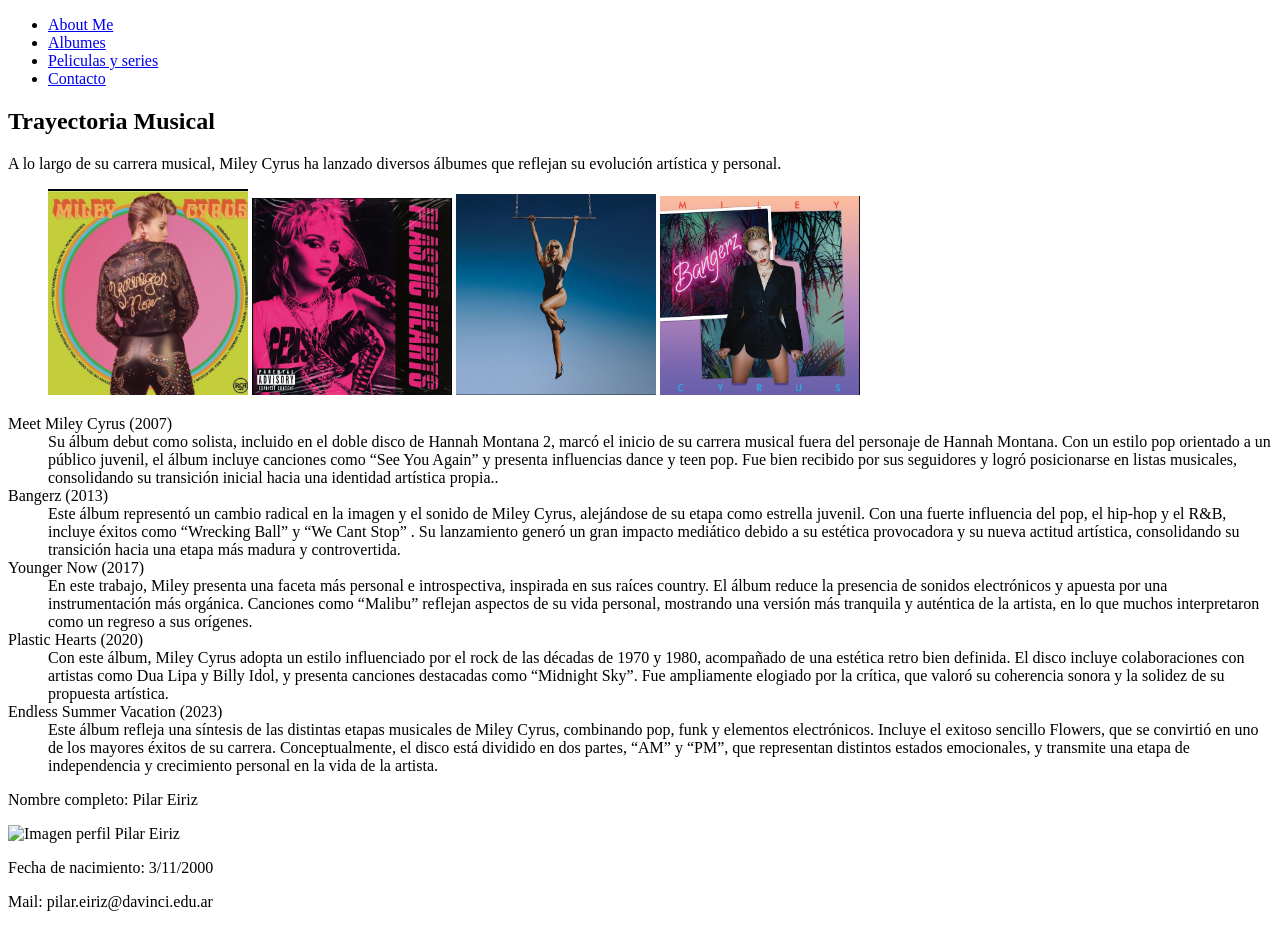
==== albumes.html @ 60ee0520 "Primer commit TP" ====
<!DOCTYPE html>
<html lang="en">
<head>
    <meta charset="UTF-8">
    <meta name="viewport" content="width=device-width, initial-scale=1.0">
    <title>Document</title>
</head>
<body>
      <header>
<nav>
    <ul>
        <li>
            <a href="./index.html">About Me</a>
        </li>
        <li>
            <a href="./albumes.html">Albumes</a>
        </li>
        <li>
            <a href="./proyectos.html">Peliculas y series</a>
        </li>
        <li>
            <a href="./contact.html">Contacto</a>
        </li>
    </ul>
</nav>
    </header>
<section>
    <h2>Trayectoria Musical</h2>
     <p>A lo largo de su carrera musical, Miley Cyrus ha lanzado diversos álbumes que reflejan su evolución artística y personal.</p>
     <figure>
         <img width="200"  title="Imagen Album Younger Now"   src="./Imagenes/albumes.1.png" alt="Imagen de album de Miley Cyrus Younger Now">
          <img width="200" title="Imagen Album Plastic Hearts"    src="./Imagenes/albumes.2.png" alt="Imagen de album de Miley Cyrus Plastic Hearts">
           <img width="200" title="Imagen album Endless Summer Vacation"   src="./Imagenes/albumes.3.png" alt="Imagen de album de Miley Cyrus Endless Summer Vacation">
            <img width="200" title="Imagen album Bangerz"    src="./Imagenes/albumes.4.png" alt="Imagen de album de Miley Cyrus Younger Now">
     </figure>
       </section>
       <section>
          
           <dl>
               <dt>Meet Miley Cyrus (2007)</dt>
               <dd>Su álbum debut como solista, incluido en el doble disco de Hannah Montana 2, marcó el inicio de su carrera musical fuera del personaje de Hannah Montana. Con un estilo pop orientado a un público juvenil, el álbum incluye canciones como <span lang="en">“See You Again”</span> y presenta influencias dance y teen pop. Fue bien recibido por sus seguidores y logró posicionarse en listas musicales, consolidando su transición inicial hacia una identidad artística propia..</dd>
           
                <dt>Bangerz (2013)</dt>
               <dd>Este álbum representó un cambio radical en la imagen y el sonido de Miley Cyrus, alejándose de su etapa como estrella juvenil. Con una fuerte influencia del pop, el hip-hop y el R&B, incluye éxitos como <span lang="en">“Wrecking Ball”</span> y <span lang="en">“We Cant Stop”</span> . Su lanzamiento generó un gran impacto mediático debido a su estética provocadora y su nueva actitud artística, consolidando su transición hacia una etapa más madura y controvertida.</dd>
           
                <dt>Younger Now (2017)</dt>
               <dd>En este trabajo, Miley presenta una faceta más personal e introspectiva, inspirada en sus raíces country. El álbum reduce la presencia de sonidos electrónicos y apuesta por una instrumentación más orgánica. Canciones como “Malibu” reflejan aspectos de su vida personal, mostrando una versión más tranquila y auténtica de la artista, en lo que muchos interpretaron como un regreso a sus orígenes.</dd>
           
                <dt>Plastic Hearts (2020)</dt>
               <dd>Con este álbum, Miley Cyrus adopta un estilo influenciado por el rock de las décadas de 1970 y 1980, acompañado de una estética retro bien definida. El disco incluye colaboraciones con artistas como Dua Lipa y Billy Idol, y presenta canciones destacadas como <span lang="en">“Midnight Sky”</span>. Fue ampliamente elogiado por la crítica, que valoró su coherencia sonora y la solidez de su propuesta artística.</dd>
           
               <dt>Endless Summer Vacation (2023)</dt>
               <dd>Este álbum refleja una síntesis de las distintas etapas musicales de Miley Cyrus, combinando pop, funk y elementos electrónicos. Incluye el exitoso sencillo Flowers, que se convirtió en uno de los mayores éxitos de su carrera. Conceptualmente, el disco está dividido en dos partes, “AM” y “PM”, que representan distintos estados emocionales, y transmite una etapa de independencia y crecimiento personal en la vida de la artista.</dd>
           
           </dl>
       </section>
   <footer>
<p>Nombre completo: Pilar Eiriz</p>
<img src="" alt="Imagen perfil Pilar Eiriz">
<p>Fecha de nacimiento: 3/11/2000</p>
<p>Mail: pilar.eiriz@davinci.edu.ar</p>

    </footer>

    
</body>
</html>
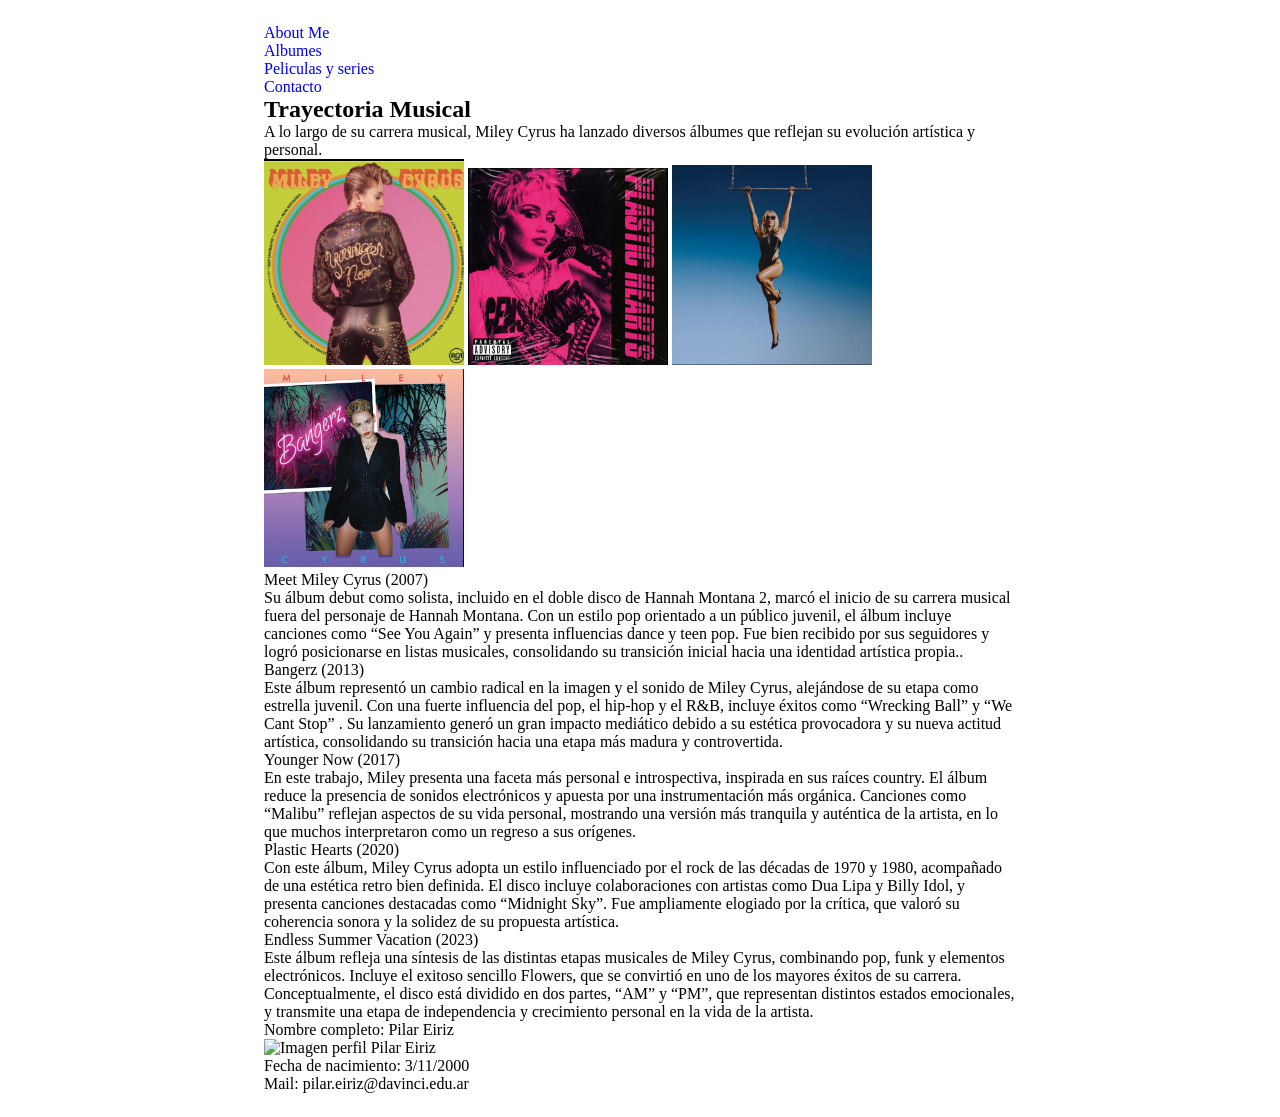
==== commit 510a5c77: "Agrego Css" ====
--- a/albumes.html
+++ b/albumes.html
@@ -3,23 +3,24 @@
 <head>
     <meta charset="UTF-8">
     <meta name="viewport" content="width=device-width, initial-scale=1.0">
+    <link rel="stylesheet" href="style.css">
     <title>Document</title>
 </head>
 <body>
       <header>
-<nav>
-    <ul>
-        <li>
-            <a href="./index.html">About Me</a>
+<nav class="nav">
+    <ul class="nav_ul">
+        <li class="nav_lista">
+            <a class="nav_link" href="./index.html">About Me</a>
         </li>
         <li>
-            <a href="./albumes.html">Albumes</a>
+            <a class="nav_link" href="./albumes.html">Albumes</a>
         </li>
         <li>
-            <a href="./proyectos.html">Peliculas y series</a>
+            <a class="nav_link" href="./proyectos.html">Peliculas y series</a>
         </li>
         <li>
-            <a href="./contact.html">Contacto</a>
+            <a class="nav_link" href="./contact.html">Contacto</a>
         </li>
     </ul>
 </nav>
--- a/style.css
+++ b/style.css
@@ -0,0 +1,13 @@
+* {
+margin: 0;
+padding: 0;
+box-sizing: border-box;
+ list-style: none;
+ text-decoration: none;
+}
+
+body {
+    max-width: 800px;
+    margin: 0 auto;
+    padding: 24px;
+}
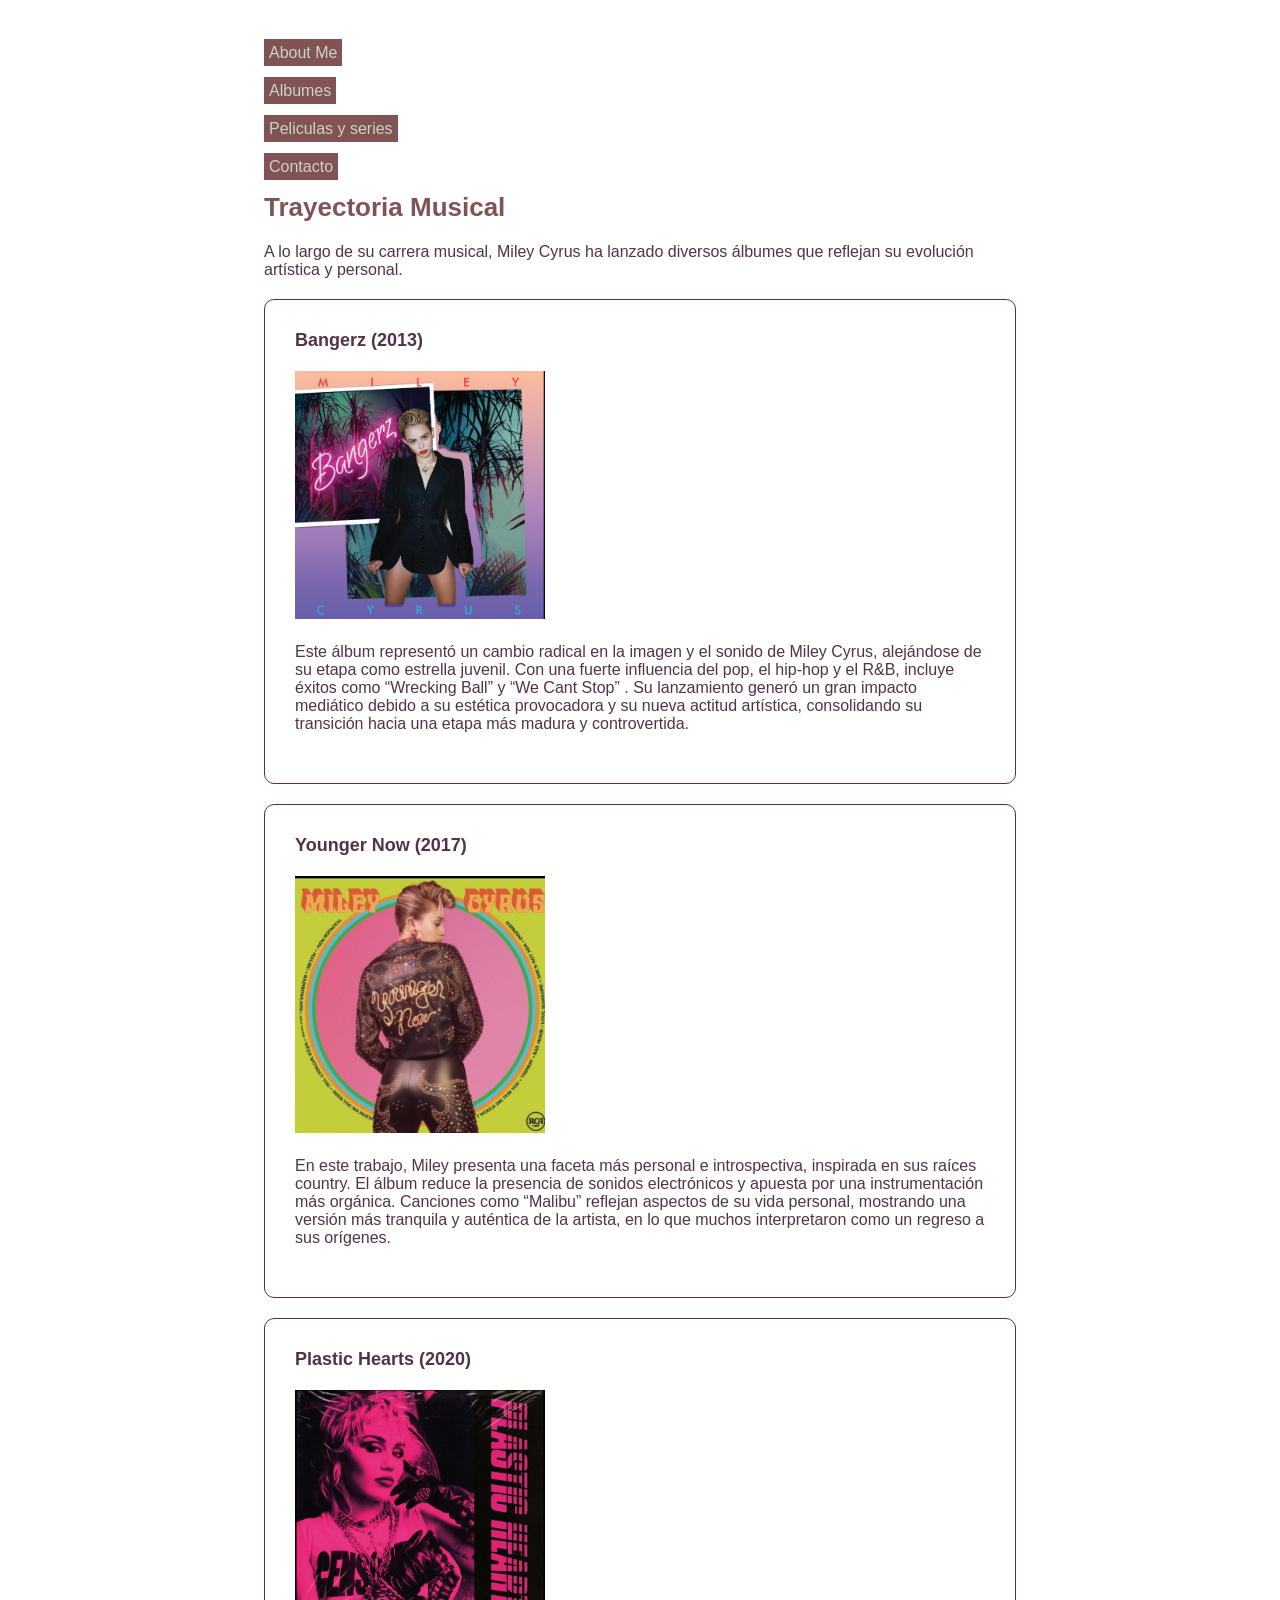
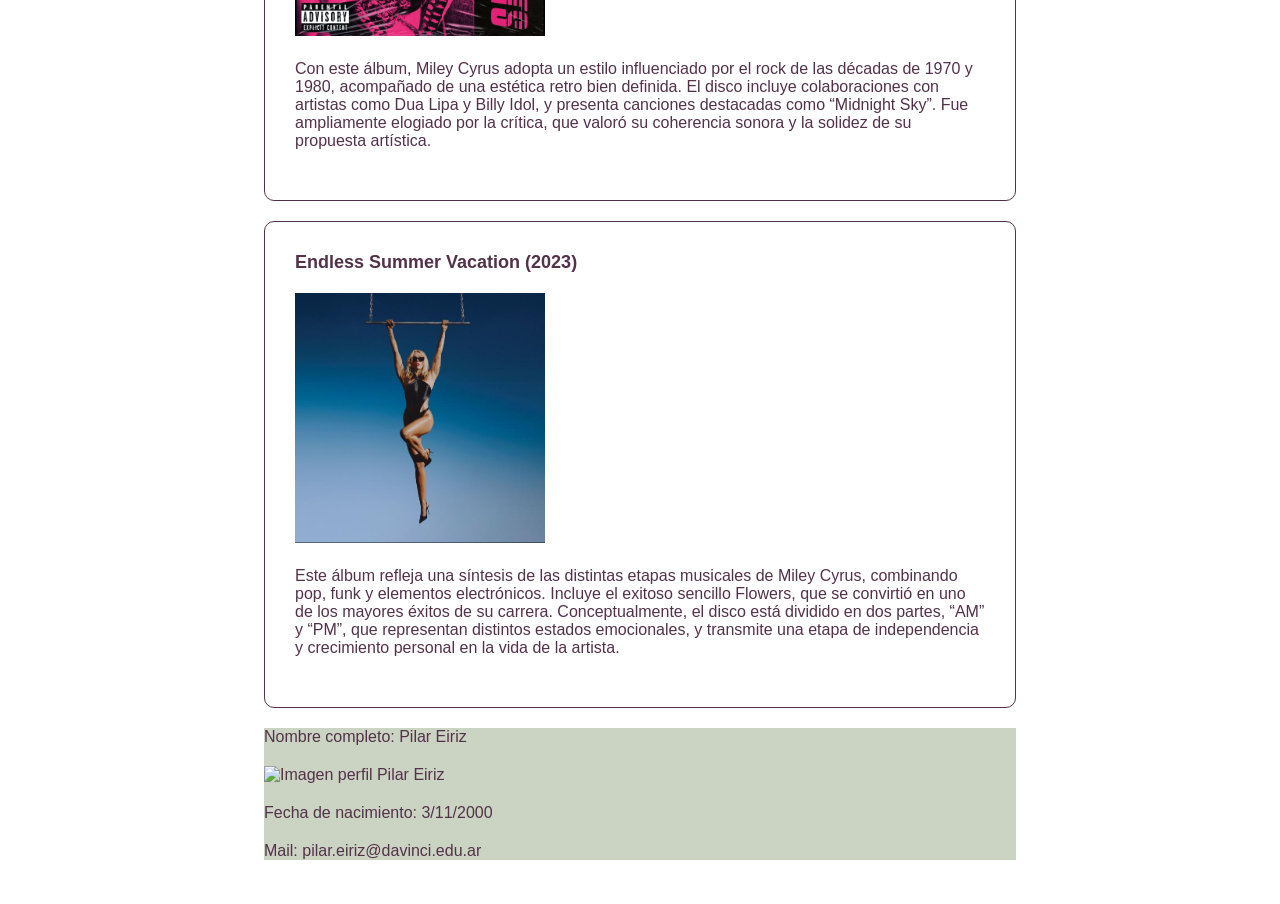
==== commit c759477e: "Agrego CSS" ====
--- a/albumes.html
+++ b/albumes.html
@@ -13,13 +13,13 @@
         <li class="nav_lista">
             <a class="nav_link" href="./index.html">About Me</a>
         </li>
-        <li>
+        <li class="nav_lista">
             <a class="nav_link" href="./albumes.html">Albumes</a>
         </li>
-        <li>
+        <li class="nav_lista">
             <a class="nav_link" href="./proyectos.html">Peliculas y series</a>
         </li>
-        <li>
+        <li class="nav_lista">
             <a class="nav_link" href="./contact.html">Contacto</a>
         </li>
     </ul>
@@ -28,31 +28,37 @@
 <section>
     <h2>Trayectoria Musical</h2>
      <p>A lo largo de su carrera musical, Miley Cyrus ha lanzado diversos álbumes que reflejan su evolución artística y personal.</p>
-     <figure>
-         <img width="200"  title="Imagen Album Younger Now"   src="./Imagenes/albumes.1.png" alt="Imagen de album de Miley Cyrus Younger Now">
-          <img width="200" title="Imagen Album Plastic Hearts"    src="./Imagenes/albumes.2.png" alt="Imagen de album de Miley Cyrus Plastic Hearts">
-           <img width="200" title="Imagen album Endless Summer Vacation"   src="./Imagenes/albumes.3.png" alt="Imagen de album de Miley Cyrus Endless Summer Vacation">
-            <img width="200" title="Imagen album Bangerz"    src="./Imagenes/albumes.4.png" alt="Imagen de album de Miley Cyrus Younger Now">
-     </figure>
-       </section>
        <section>
-          
+        
            <dl>
-               <dt>Meet Miley Cyrus (2007)</dt>
-               <dd>Su álbum debut como solista, incluido en el doble disco de Hannah Montana 2, marcó el inicio de su carrera musical fuera del personaje de Hannah Montana. Con un estilo pop orientado a un público juvenil, el álbum incluye canciones como <span lang="en">“See You Again”</span> y presenta influencias dance y teen pop. Fue bien recibido por sus seguidores y logró posicionarse en listas musicales, consolidando su transición inicial hacia una identidad artística propia..</dd>
-           
                 <dt>Bangerz (2013)</dt>
-               <dd>Este álbum representó un cambio radical en la imagen y el sonido de Miley Cyrus, alejándose de su etapa como estrella juvenil. Con una fuerte influencia del pop, el hip-hop y el R&B, incluye éxitos como <span lang="en">“Wrecking Ball”</span> y <span lang="en">“We Cant Stop”</span> . Su lanzamiento generó un gran impacto mediático debido a su estética provocadora y su nueva actitud artística, consolidando su transición hacia una etapa más madura y controvertida.</dd>
+               <dd><img  class="imagen_album" title="Imagen album Bangerz"    src="./Imagenes/albumes.4.png" alt="Imagen de album de Miley Cyrus Bangerz"> 
+                <p> Este álbum representó un cambio radical en la imagen y el sonido de Miley Cyrus, alejándose de su etapa como estrella juvenil. Con una fuerte influencia del pop, el hip-hop y el R&B, incluye éxitos como <span lang="en">“Wrecking Ball”</span> y <span lang="en">“We Cant Stop”</span> . Su lanzamiento generó un gran impacto mediático debido a su estética provocadora y su nueva actitud artística, consolidando su transición hacia una etapa más madura y controvertida.</p> 
+            </dd>
+            </dl>
+
+            <dl>
            
                 <dt>Younger Now (2017)</dt>
-               <dd>En este trabajo, Miley presenta una faceta más personal e introspectiva, inspirada en sus raíces country. El álbum reduce la presencia de sonidos electrónicos y apuesta por una instrumentación más orgánica. Canciones como “Malibu” reflejan aspectos de su vida personal, mostrando una versión más tranquila y auténtica de la artista, en lo que muchos interpretaron como un regreso a sus orígenes.</dd>
+               <dd><img class="imagen_album" title="Imagen Album Younger Now"   src="./Imagenes/albumes.1.png" alt="Imagen de album de Miley Cyrus Younger Now">
+                <p>  En este trabajo, Miley presenta una faceta más personal e introspectiva, inspirada en sus raíces country. El álbum reduce la presencia de sonidos electrónicos y apuesta por una instrumentación más orgánica. Canciones como “Malibu” reflejan aspectos de su vida personal, mostrando una versión más tranquila y auténtica de la artista, en lo que muchos interpretaron como un regreso a sus orígenes.</p> 
+
+               </dd>
+               </dl>
+
+            <dl>
            
                 <dt>Plastic Hearts (2020)</dt>
-               <dd>Con este álbum, Miley Cyrus adopta un estilo influenciado por el rock de las décadas de 1970 y 1980, acompañado de una estética retro bien definida. El disco incluye colaboraciones con artistas como Dua Lipa y Billy Idol, y presenta canciones destacadas como <span lang="en">“Midnight Sky”</span>. Fue ampliamente elogiado por la crítica, que valoró su coherencia sonora y la solidez de su propuesta artística.</dd>
-           
+               <dd><img  class="imagen_album" title="Imagen Album Plastic Hearts"    src="./Imagenes/albumes.2.png" alt="Imagen de album de Miley Cyrus Plastic Hearts">
+                <p>  Con este álbum, Miley Cyrus adopta un estilo influenciado por el rock de las décadas de 1970 y 1980, acompañado de una estética retro bien definida. El disco incluye colaboraciones con artistas como Dua Lipa y Billy Idol, y presenta canciones destacadas como <span lang="en">“Midnight Sky”</span>. Fue ampliamente elogiado por la crítica, que valoró su coherencia sonora y la solidez de su propuesta artística.</p> 
+                </dd>
+            </dl>
+
+            <dl>
                <dt>Endless Summer Vacation (2023)</dt>
-               <dd>Este álbum refleja una síntesis de las distintas etapas musicales de Miley Cyrus, combinando pop, funk y elementos electrónicos. Incluye el exitoso sencillo Flowers, que se convirtió en uno de los mayores éxitos de su carrera. Conceptualmente, el disco está dividido en dos partes, “AM” y “PM”, que representan distintos estados emocionales, y transmite una etapa de independencia y crecimiento personal en la vida de la artista.</dd>
-           
+               <dd> <img  class="imagen_album" title="Imagen album Endless Summer Vacation"   src="./Imagenes/albumes.3.png" alt="Imagen de album de Miley Cyrus Endless Summer Vacation"> 
+                <p>Este álbum refleja una síntesis de las distintas etapas musicales de Miley Cyrus, combinando pop, funk y elementos electrónicos. Incluye el exitoso sencillo Flowers, que se convirtió en uno de los mayores éxitos de su carrera. Conceptualmente, el disco está dividido en dos partes, “AM” y “PM”, que representan distintos estados emocionales, y transmite una etapa de independencia y crecimiento personal en la vida de la artista. </p></dd>
+               
            </dl>
        </section>
    <footer>
--- a/style.css
+++ b/style.css
@@ -4,6 +4,9 @@
 box-sizing: border-box;
  list-style: none;
  text-decoration: none;
+ color: #523249;
+ font-family:Verdana, Geneva, Tahoma, sans-serif;
+ font-size: 16px;
 }
 
 body {
@@ -11,3 +14,143 @@
     margin: 0 auto;
     padding: 24px;
 }
+
+.nav_link {
+    background-color: #815355 ;
+    color: #cbd4c2;
+    font-size: 16px;
+    padding: 5px;
+}
+
+.nav_lista {
+    margin-top: 20px;
+}
+
+
+.nav_link:hover {
+background-color:#c3b299;
+}
+
+
+.nav_link:visited {
+   background-color: #523249 ;
+}
+
+h1,h2 {
+    color: #815355;
+    margin: 16px 0px;
+}
+
+h1 {
+    font-size: 36px;
+font-family: Cambria, Cochin, Georgia, Times, 'Times New Roman', serif;
+font-weight: bold;
+}
+
+h2 {
+    font-size: 26px;
+}
+
+p, dl {
+    margin: 20px 0px;
+}
+
+#seccionPrincipal {
+background-image: url(./Imagenes/portada.png);
+background-size:cover;
+height: 400px;
+background-attachment:fixed;
+}
+
+.seccion_trayectoria {
+border: #00000 solid 2px;
+
+}
+
+.imagen_album {
+    width: 250px;
+    text-align: center;
+}
+
+dl {
+border: #523249 solid 1px;
+padding: 30px 30px;
+border-radius: 10px;
+width: auto;
+
+}
+
+dt {
+    color: #523249;
+    font-size: 18px;
+    font-weight: bold;
+    margin-bottom: 20px;
+}
+
+
+
+
+
+
+
+
+
+
+
+
+
+
+
+
+
+
+
+
+
+
+
+
+
+
+
+
+
+
+
+
+
+
+
+
+
+
+
+
+
+
+
+
+
+
+
+
+
+
+
+
+
+
+
+
+
+
+
+
+
+
+
+
+
+footer {
+    background-color: #cbd4c2;
+}
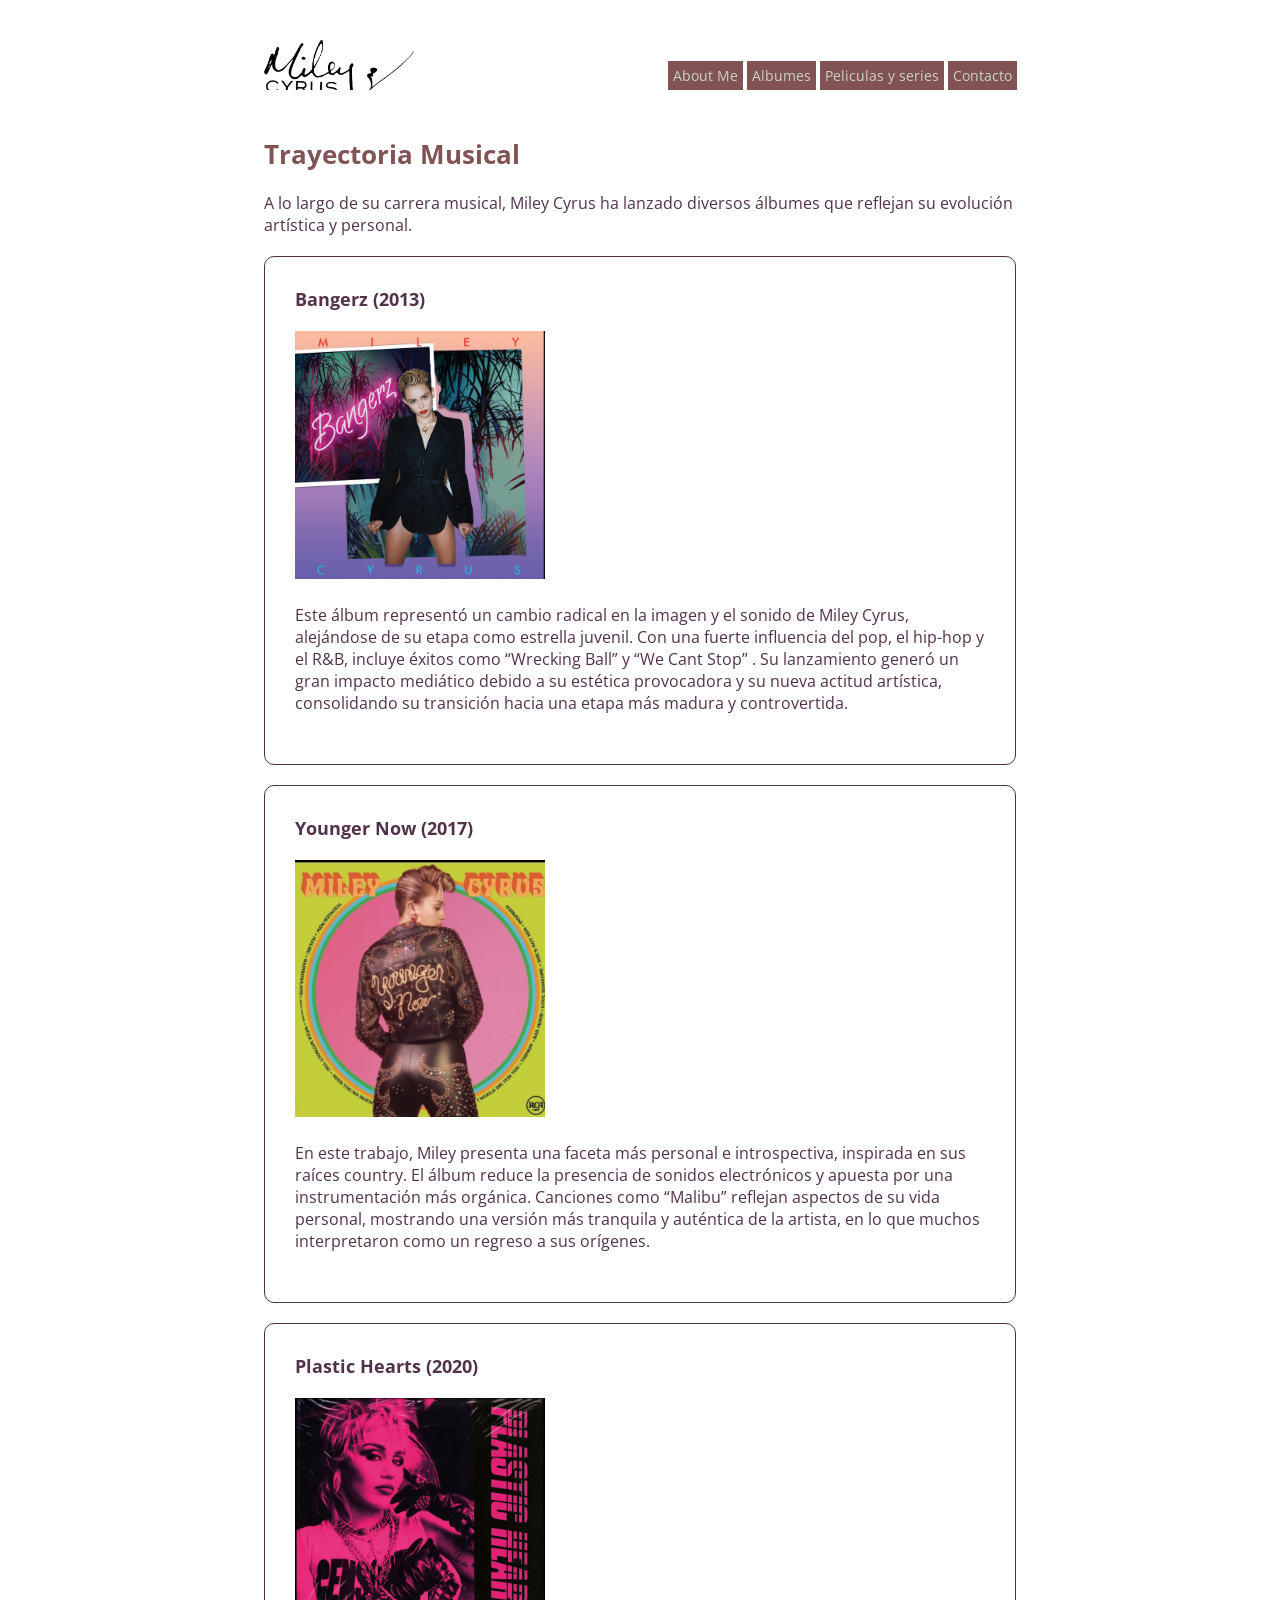
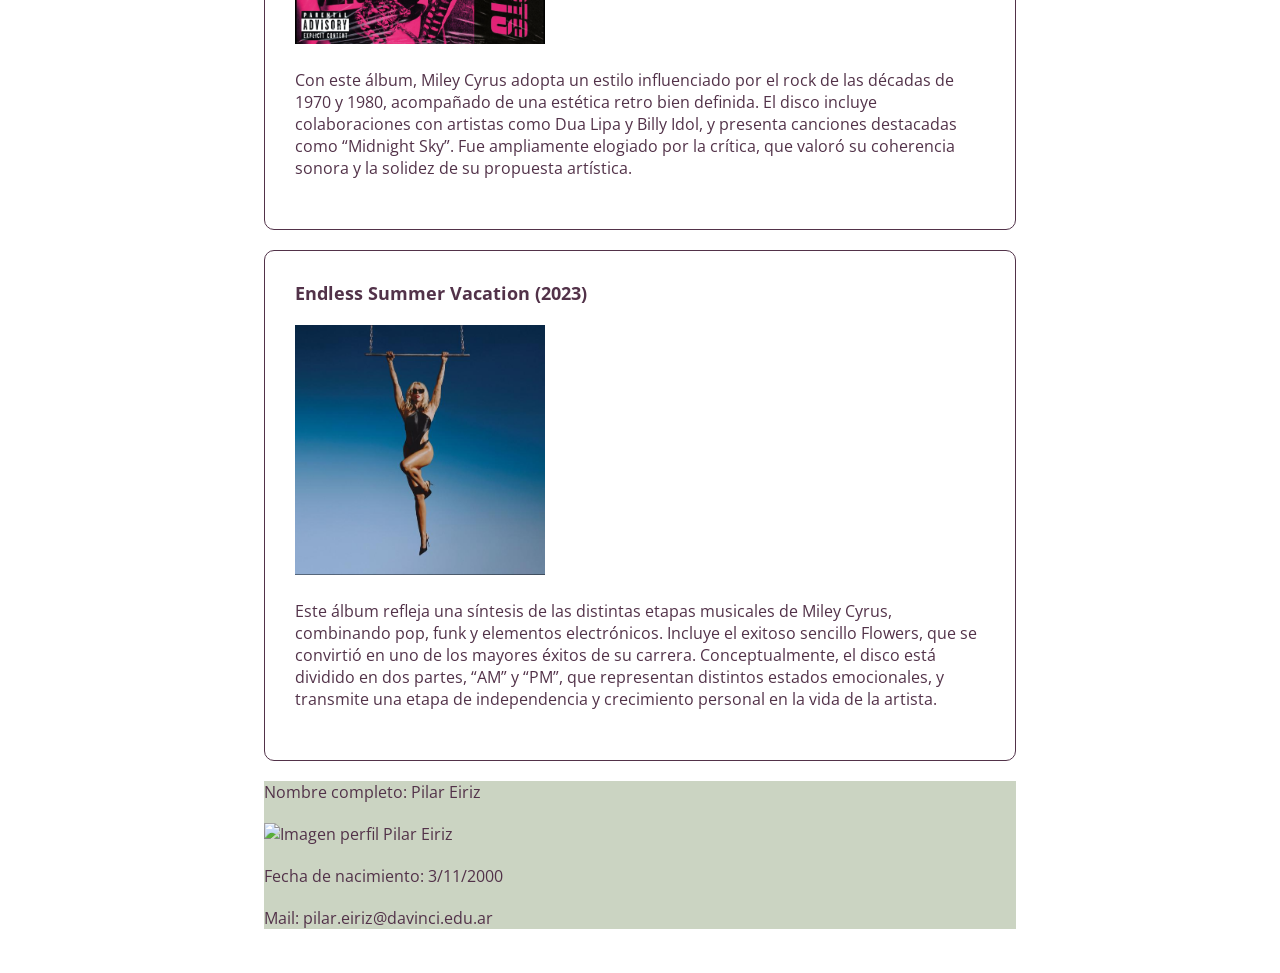
==== commit ed9e5bc3: "sigo con css" ====
--- a/albumes.html
+++ b/albumes.html
@@ -3,12 +3,15 @@
 <head>
     <meta charset="UTF-8">
     <meta name="viewport" content="width=device-width, initial-scale=1.0">
+    <link rel="preconnect" href="https://fonts.gstatic.com" crossorigin>
+<link href="https://fonts.googleapis.com/css2?family=Open+Sans:ital,wght@0,300..800;1,300..800&display=swap" rel="stylesheet">
     <link rel="stylesheet" href="style.css">
     <title>Document</title>
 </head>
 <body>
       <header>
-<nav class="nav">
+        <h1 class="logo">Miley Cyrus</h1> <!--
+         --><nav class="nav">
     <ul class="nav_ul">
         <li class="nav_lista">
             <a class="nav_link" href="./index.html">About Me</a>
@@ -28,16 +31,16 @@
 <section>
     <h2>Trayectoria Musical</h2>
      <p>A lo largo de su carrera musical, Miley Cyrus ha lanzado diversos álbumes que reflejan su evolución artística y personal.</p>
-       <section>
+       <section class="albumes">
         
-           <dl>
+           <dl class="dl1">
                 <dt>Bangerz (2013)</dt>
                <dd><img  class="imagen_album" title="Imagen album Bangerz"    src="./Imagenes/albumes.4.png" alt="Imagen de album de Miley Cyrus Bangerz"> 
                 <p> Este álbum representó un cambio radical en la imagen y el sonido de Miley Cyrus, alejándose de su etapa como estrella juvenil. Con una fuerte influencia del pop, el hip-hop y el R&B, incluye éxitos como <span lang="en">“Wrecking Ball”</span> y <span lang="en">“We Cant Stop”</span> . Su lanzamiento generó un gran impacto mediático debido a su estética provocadora y su nueva actitud artística, consolidando su transición hacia una etapa más madura y controvertida.</p> 
             </dd>
             </dl>
 
-            <dl>
+            <dl class="dl2">
            
                 <dt>Younger Now (2017)</dt>
                <dd><img class="imagen_album" title="Imagen Album Younger Now"   src="./Imagenes/albumes.1.png" alt="Imagen de album de Miley Cyrus Younger Now">
--- a/style.css
+++ b/style.css
@@ -5,7 +5,7 @@
  list-style: none;
  text-decoration: none;
  color: #523249;
- font-family:Verdana, Geneva, Tahoma, sans-serif;
+ font-family:'Open Sans', 'Helvetica Neue';
  font-size: 16px;
 }
 
@@ -18,12 +18,13 @@
 .nav_link {
     background-color: #815355 ;
     color: #cbd4c2;
-    font-size: 16px;
+    font-size: 14px;
     padding: 5px;
 }
 
 .nav_lista {
     margin-top: 20px;
+    display: inline-block;
 }
 
 
@@ -57,8 +58,9 @@
 
 #seccionPrincipal {
 background-image: url(./Imagenes/portada.png);
-background-size:cover;
-height: 400px;
+background-size:contain;
+background-repeat: no-repeat;
+height: 200px;
 background-attachment:fixed;
 }
 
@@ -76,7 +78,7 @@
 border: #523249 solid 1px;
 padding: 30px 30px;
 border-radius: 10px;
-width: auto;
+
 
 }
 
@@ -88,10 +90,52 @@
 }
 
 
-
-
-
-
+h1 {
+    font-size: 0;
+    background-image: url(./Imagenes/logo.png);
+    background-size: 150px;
+    background-repeat: no-repeat;
+    display: inline-block;
+    height: 50px;
+    width: 150px ;
+      vertical-align: middle;
+}
+
+.nav {
+    display: inline-block;
+     vertical-align: middle;
+     margin-left: 250px;
+}
+
+header {
+    width: 1150px;
+    text-align:justify;
+    margin-bottom: 30px;
+
+}
+
+
+.imagen_proyectos {
+display: inline-block;
+vertical-align:middle;
+margin-left: 20px;
+
+}
+
+.detalle_proyectos {
+display: inline-block;
+vertical-align: middle;
+margin-left: 20px
+}
+
+.figure_hannah {
+width: 1000px;
+
+}
+
+.titulo_proyecto {
+    margin: 20px 0px;
+}
 
 
 
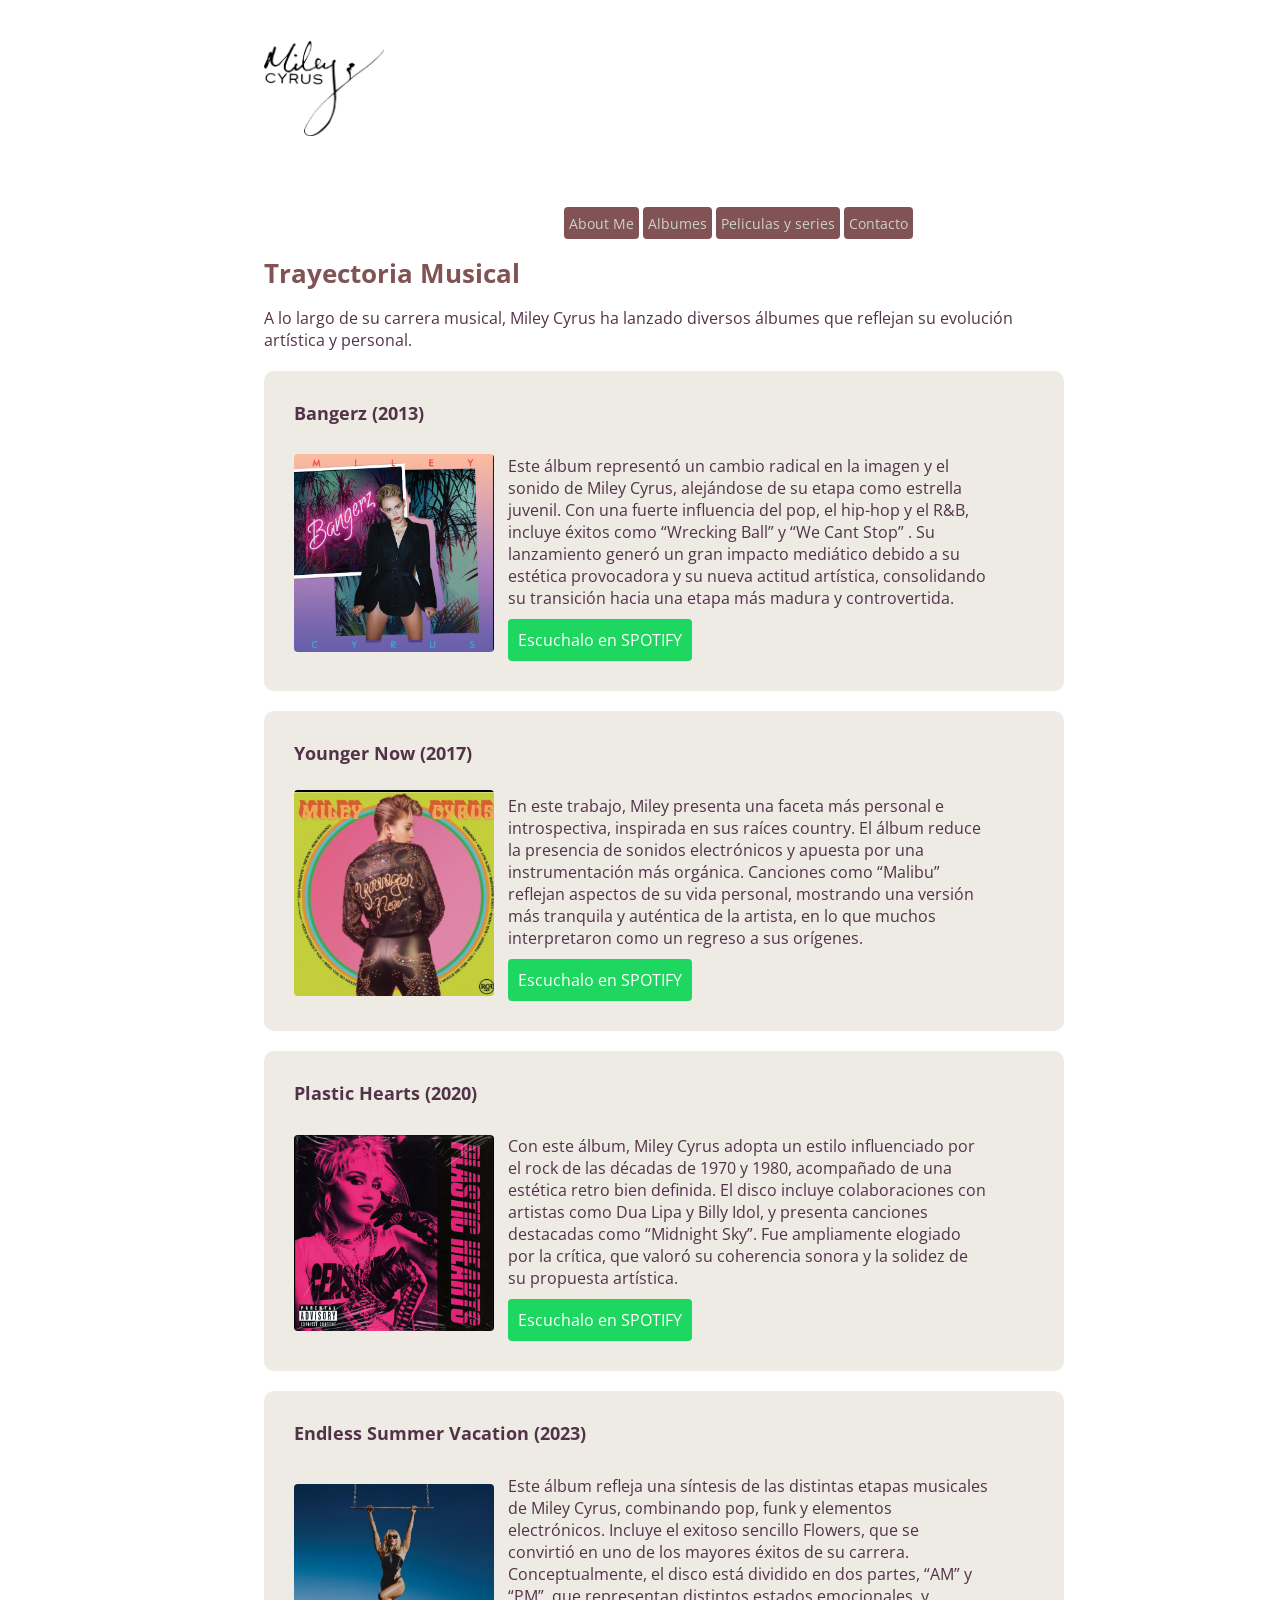
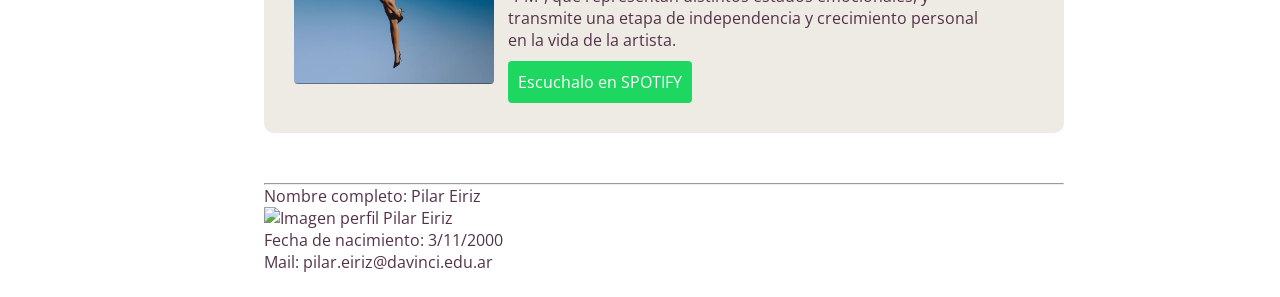
==== commit 9b2e0630: "Arreglos de CSS y organizacion" ====
--- a/albumes.html
+++ b/albumes.html
@@ -1,77 +1,127 @@
 <!DOCTYPE html>
 <html lang="en">
+
 <head>
     <meta charset="UTF-8">
     <meta name="viewport" content="width=device-width, initial-scale=1.0">
     <link rel="preconnect" href="https://fonts.gstatic.com" crossorigin>
-<link href="https://fonts.googleapis.com/css2?family=Open+Sans:ital,wght@0,300..800;1,300..800&display=swap" rel="stylesheet">
+    <link href="https://fonts.googleapis.com/css2?family=Open+Sans:ital,wght@0,300..800;1,300..800&display=swap"
+        rel="stylesheet">
     <link rel="stylesheet" href="style.css">
     <title>Document</title>
 </head>
+
 <body>
-      <header>
+    <header>
         <h1 class="logo">Miley Cyrus</h1> <!--
-         --><nav class="nav">
-    <ul class="nav_ul">
-        <li class="nav_lista">
-            <a class="nav_link" href="./index.html">About Me</a>
-        </li>
-        <li class="nav_lista">
-            <a class="nav_link" href="./albumes.html">Albumes</a>
-        </li>
-        <li class="nav_lista">
-            <a class="nav_link" href="./proyectos.html">Peliculas y series</a>
-        </li>
-        <li class="nav_lista">
-            <a class="nav_link" href="./contact.html">Contacto</a>
-        </li>
-    </ul>
-</nav>
+         -->
+        <nav class="nav">
+            <ul class="nav_ul">
+                <li class="nav_lista">
+                    <a class="nav_link" href="./index.html">About Me</a>
+                </li>
+                <li class="nav_lista">
+                    <a class="nav_link" href="./albumes.html">Albumes</a>
+                </li>
+                <li class="nav_lista">
+                    <a class="nav_link" href="./proyectos.html">Peliculas y series</a>
+                </li>
+                <li class="nav_lista">
+                    <a class="nav_link" href="./contact.html">Contacto</a>
+                </li>
+            </ul>
+        </nav>
     </header>
-<section>
-    <h2>Trayectoria Musical</h2>
-     <p>A lo largo de su carrera musical, Miley Cyrus ha lanzado diversos álbumes que reflejan su evolución artística y personal.</p>
-       <section class="albumes">
-        
-           <dl class="dl1">
-                <dt>Bangerz (2013)</dt>
-               <dd><img  class="imagen_album" title="Imagen album Bangerz"    src="./Imagenes/albumes.4.png" alt="Imagen de album de Miley Cyrus Bangerz"> 
-                <p> Este álbum representó un cambio radical en la imagen y el sonido de Miley Cyrus, alejándose de su etapa como estrella juvenil. Con una fuerte influencia del pop, el hip-hop y el R&B, incluye éxitos como <span lang="en">“Wrecking Ball”</span> y <span lang="en">“We Cant Stop”</span> . Su lanzamiento generó un gran impacto mediático debido a su estética provocadora y su nueva actitud artística, consolidando su transición hacia una etapa más madura y controvertida.</p> 
-            </dd>
-            </dl>
-
-            <dl class="dl2">
-           
-                <dt>Younger Now (2017)</dt>
-               <dd><img class="imagen_album" title="Imagen Album Younger Now"   src="./Imagenes/albumes.1.png" alt="Imagen de album de Miley Cyrus Younger Now">
-                <p>  En este trabajo, Miley presenta una faceta más personal e introspectiva, inspirada en sus raíces country. El álbum reduce la presencia de sonidos electrónicos y apuesta por una instrumentación más orgánica. Canciones como “Malibu” reflejan aspectos de su vida personal, mostrando una versión más tranquila y auténtica de la artista, en lo que muchos interpretaron como un regreso a sus orígenes.</p> 
-
-               </dd>
-               </dl>
+    <section>
+        <h2>Trayectoria Musical</h2>
+        <p>A lo largo de su carrera musical, Miley Cyrus ha lanzado diversos álbumes que reflejan su evolución artística
+            y personal.</p>
+        <section class="albumes">
 
             <dl>
-           
-                <dt>Plastic Hearts (2020)</dt>
-               <dd><img  class="imagen_album" title="Imagen Album Plastic Hearts"    src="./Imagenes/albumes.2.png" alt="Imagen de album de Miley Cyrus Plastic Hearts">
-                <p>  Con este álbum, Miley Cyrus adopta un estilo influenciado por el rock de las décadas de 1970 y 1980, acompañado de una estética retro bien definida. El disco incluye colaboraciones con artistas como Dua Lipa y Billy Idol, y presenta canciones destacadas como <span lang="en">“Midnight Sky”</span>. Fue ampliamente elogiado por la crítica, que valoró su coherencia sonora y la solidez de su propuesta artística.</p> 
+                <dt>Bangerz (2013)</dt>
+                <dd>
+                    <img title="Imagen album Bangerz" src="./Imagenes/albumes.4.png"
+                        alt="Imagen de album de Miley Cyrus Bangerz">
+                    <div>
+                        <p> Este álbum representó un cambio radical en la imagen y el sonido de Miley Cyrus, alejándose
+                            de su etapa como estrella juvenil. Con una fuerte influencia del pop, el hip-hop y el R&B,
+                            incluye éxitos como <span lang="en">“Wrecking Ball”</span> y <span lang="en">“We Cant
+                                Stop”</span> . Su lanzamiento generó un gran impacto mediático debido a su estética
+                            provocadora y su nueva actitud artística, consolidando su transición hacia una etapa más
+                            madura y controvertida.</p>
+                        <a
+                            href="https://open.spotify.com/intl-es/album/3RDqXDc1bAETps54MSSOW0?si=MfKXHZJLSGGO5KQ--7INBQ">
+                            Escuchalo en SPOTIFY</a>
+                    </div>
                 </dd>
             </dl>
 
             <dl>
-               <dt>Endless Summer Vacation (2023)</dt>
-               <dd> <img  class="imagen_album" title="Imagen album Endless Summer Vacation"   src="./Imagenes/albumes.3.png" alt="Imagen de album de Miley Cyrus Endless Summer Vacation"> 
-                <p>Este álbum refleja una síntesis de las distintas etapas musicales de Miley Cyrus, combinando pop, funk y elementos electrónicos. Incluye el exitoso sencillo Flowers, que se convirtió en uno de los mayores éxitos de su carrera. Conceptualmente, el disco está dividido en dos partes, “AM” y “PM”, que representan distintos estados emocionales, y transmite una etapa de independencia y crecimiento personal en la vida de la artista. </p></dd>
-               
-           </dl>
-       </section>
-   <footer>
-<p>Nombre completo: Pilar Eiriz</p>
-<img src="" alt="Imagen perfil Pilar Eiriz">
-<p>Fecha de nacimiento: 3/11/2000</p>
-<p>Mail: pilar.eiriz@davinci.edu.ar</p>
+                <dt>Younger Now (2017)</dt>
+                <dd>
+                    <img title="Imagen Album Younger Now" src="./Imagenes/albumes.1.png"
+                        alt="Imagen de album de Miley Cyrus Younger Now">
+                    <div>
+                        <p> En este trabajo, Miley presenta una faceta más personal e introspectiva, inspirada en sus
+                            raíces country. El álbum reduce la presencia de sonidos electrónicos y apuesta por una
+                            instrumentación más orgánica. Canciones como “Malibu” reflejan aspectos de su vida personal,
+                            mostrando una versión más tranquila y auténtica de la artista, en lo que muchos
+                            interpretaron como un regreso a sus orígenes.</p>
+                        <a
+                            href="https://open.spotify.com/intl-es/album/5xG9gJcs9ut3qDWezHUlsX?si=SXBBMG8kReeQDP7Dw0JzUQ">
+                            Escuchalo en SPOTIFY</a>
+                    </div>
+                </dd>
+            </dl>
 
-    </footer>
+            <dl>
+                <dt>Plastic Hearts (2020)</dt>
+                <dd>
+                    <img title="Imagen Album Plastic Hearts" src="./Imagenes/albumes.2.png"
+                        alt="Imagen de album de Miley Cyrus Plastic Hearts">
+                    <div>
+                        <p> Con este álbum, Miley Cyrus adopta un estilo influenciado por el rock de las décadas de 1970
+                            y 1980, acompañado de una estética retro bien definida. El disco incluye colaboraciones con
+                            artistas como Dua Lipa y Billy Idol, y presenta canciones destacadas como <span
+                                lang="en">“Midnight Sky”</span>. Fue ampliamente elogiado por la crítica, que valoró su
+                            coherencia sonora y la solidez de su propuesta artística.</p>
+                        <a
+                            href="https://open.spotify.com/intl-es/album/5BRhg6NSEZOj0BR6Iz56fR?si=YgnSdJJlTHW4Aoa7NIh0-Q">
+                            Escuchalo en SPOTIFY</a>
+                    </div>
+                </dd>
+            </dl>
 
-    
+            <dl>
+                <dt>Endless Summer Vacation (2023)</dt>
+                <dd>
+                    <img title="Imagen album Endless Summer Vacation" src="./Imagenes/albumes.3.png"
+                        alt="Imagen de album de Miley Cyrus Endless Summer Vacation">
+                    <div>
+                        <p>Este álbum refleja una síntesis de las distintas etapas musicales de Miley Cyrus, combinando
+                            pop, funk y elementos electrónicos. Incluye el exitoso sencillo Flowers, que se convirtió en
+                            uno de los mayores éxitos de su carrera. Conceptualmente, el disco está dividido en dos
+                            partes, “AM” y “PM”, que representan distintos estados emocionales, y transmite una etapa de
+                            independencia y crecimiento personal en la vida de la artista. </p>
+                        <a
+                            href="https://open.spotify.com/intl-es/album/5DvJgsMLbaR1HmAI6VhfcQ?si=9OgO8nTJQQGy07mr61AveQ">
+                            Escuchalo en SPOTIFY</a>
+                    </div>
+                </dd>
+
+            </dl>
+        </section>
+        <footer>
+            <hr>
+            <p>Nombre completo: Pilar Eiriz</p>
+            <img src="" alt="Imagen perfil Pilar Eiriz">
+            <p>Fecha de nacimiento: 3/11/2000</p>
+            <p>Mail: pilar.eiriz@davinci.edu.ar</p>
+
+        </footer>
+
+
 </body>
+
 </html>
--- a/style.css
+++ b/style.css
@@ -1,13 +1,18 @@
+/* Componentes */
+
+
 * {
-margin: 0;
-padding: 0;
-box-sizing: border-box;
- list-style: none;
- text-decoration: none;
- color: #523249;
- font-family:'Open Sans', 'Helvetica Neue';
- font-size: 16px;
+    margin: 0;
+    padding: 0;
+    box-sizing: border-box;
+    list-style: none;
+    text-decoration: none;
+    color: #523249;
+    font-family: 'Open Sans', 'Helvetica Neue';
+    font-size: 16px;
 }
+
+
 
 body {
     max-width: 800px;
@@ -15,69 +20,114 @@
     padding: 24px;
 }
 
-.nav_link {
-    background-color: #815355 ;
+header {
+    text-align: justify;
+    min-width: 800px;
+}
+
+
+.logo {
+    font-size: 0;
+    background-image: url(./Imagenes/logo.png);
+    background-size: 120px;
+    background-repeat: no-repeat;
+    display: inline-block;
+    height: 100px;
+    width: 150px;
+    vertical-align: auto;
+}
+
+
+nav {
+    display: inline-block;
+    vertical-align: middle;
+    margin-left: 300px;
+}
+
+
+nav a {
     color: #cbd4c2;
     font-size: 14px;
+}
+
+nav li {
+    background-color: #815355;
+    border-radius: 4px;
+    margin-top: 50px;
+    display: inline-block;
     padding: 5px;
 }
 
-.nav_lista {
-    margin-top: 20px;
-    display: inline-block;
+
+nav li:hover {
+    background-color: #c3b299;
+
+}
+
+z nav a:visited {
+    background-color: #523249;
 }
 
 
-.nav_link:hover {
-background-color:#c3b299;
+hr {
+    width: 800px;
+    margin-top: 50px;
+    color: #523249;
 }
 
 
-.nav_link:visited {
-   background-color: #523249 ;
+/* HOME */
+#seccionPrincipal {
+    background-image: url(./Imagenes/portada1.jpg);
+    background-size: contain;
+    border-radius: 4px;
+    height: 300px;
+    width: 800px;
+    background-attachment: fixed;
+    margin-bottom: 20px;
 }
 
-h1,h2 {
+.figure_seccion_principal {
+    padding: 30px;
+    width: fit-content;
+    margin: 0px auto;
+}
+
+.figure_seccion_principal img {
+    width: 300px;
+    height: 200px;
+    border-radius: 4px;
+
+}
+
+
+
+/* ALBUMES */
+
+h1,
+h2 {
     color: #815355;
     margin: 16px 0px;
 }
 
 h1 {
     font-size: 36px;
-font-family: Cambria, Cochin, Georgia, Times, 'Times New Roman', serif;
-font-weight: bold;
+    font-family: Cambria, Cochin, Georgia, Times, 'Times New Roman', serif;
+    font-weight: bold;
 }
 
 h2 {
     font-size: 26px;
 }
 
-p, dl {
-    margin: 20px 0px;
-}
 
-#seccionPrincipal {
-background-image: url(./Imagenes/portada.png);
-background-size:contain;
-background-repeat: no-repeat;
-height: 200px;
-background-attachment:fixed;
-}
-
-.seccion_trayectoria {
-border: #00000 solid 2px;
-
-}
-
-.imagen_album {
-    width: 250px;
-    text-align: center;
-}
 
 dl {
-border: #523249 solid 1px;
-padding: 30px 30px;
-border-radius: 10px;
+    padding: 30px;
+    border-radius: 10px;
+    width: 800px;;
+    margin-top: 20px;
+    background-color: #EEEAE4;
 
 
 }
@@ -89,52 +139,36 @@
     margin-bottom: 20px;
 }
 
-
-h1 {
-    font-size: 0;
-    background-image: url(./Imagenes/logo.png);
-    background-size: 150px;
-    background-repeat: no-repeat;
+dd img {
+    width: 200px;
+    text-align: center;
     display: inline-block;
-    height: 50px;
-    width: 150px ;
-      vertical-align: middle;
+    vertical-align: middle;
+    border-radius: 4px;
 }
 
-.nav {
-    display: inline-block;
-     vertical-align: middle;
-     margin-left: 250px;
+dd div {
+ display: inline-block;
+ vertical-align: middle;
+ width: 500px;
+ padding: 10px;
 }
 
-header {
-    width: 1150px;
-    text-align:justify;
-    margin-bottom: 30px;
+div a {
+    background-color: #1ed760;
+    padding: 10px;
+   color: #ffffff;
+    border-radius: 4px;
 
 }
 
 
-.imagen_proyectos {
-display: inline-block;
-vertical-align:middle;
-margin-left: 20px;
-
+div a:hover {
+    background-color: #159D45;
 }
 
-.detalle_proyectos {
-display: inline-block;
-vertical-align: middle;
-margin-left: 20px
-}
-
-.figure_hannah {
-width: 1000px;
-
-}
-
-.titulo_proyecto {
-    margin: 20px 0px;
+div p {
+    margin-bottom: 20px;
 }
 
 
@@ -142,59 +176,24 @@
 
 
 
+.imagen_proyectos {
+    display: inline-block;
+    vertical-align: middle;
+    margin-left: 20px;
 
+}
 
+.detalle_proyectos {
+    display: inline-block;
+    vertical-align: middle;
+    margin-left: 20px
+}
 
+.figure_hannah {
+    width: 10000px;
 
+}
 
-
-
-
-
-
-
-
-
-
-
-
-
-
-
-
-
-
-
-
-
-
-
-
-
-
-
-
-
-
-
-
-
-
-
-
-
-
-
-
-
-
-
-
-
-
-
-
-
-footer {
-    background-color: #cbd4c2;
+.titulo_proyecto {
+    margin: 20px 0px;
 }
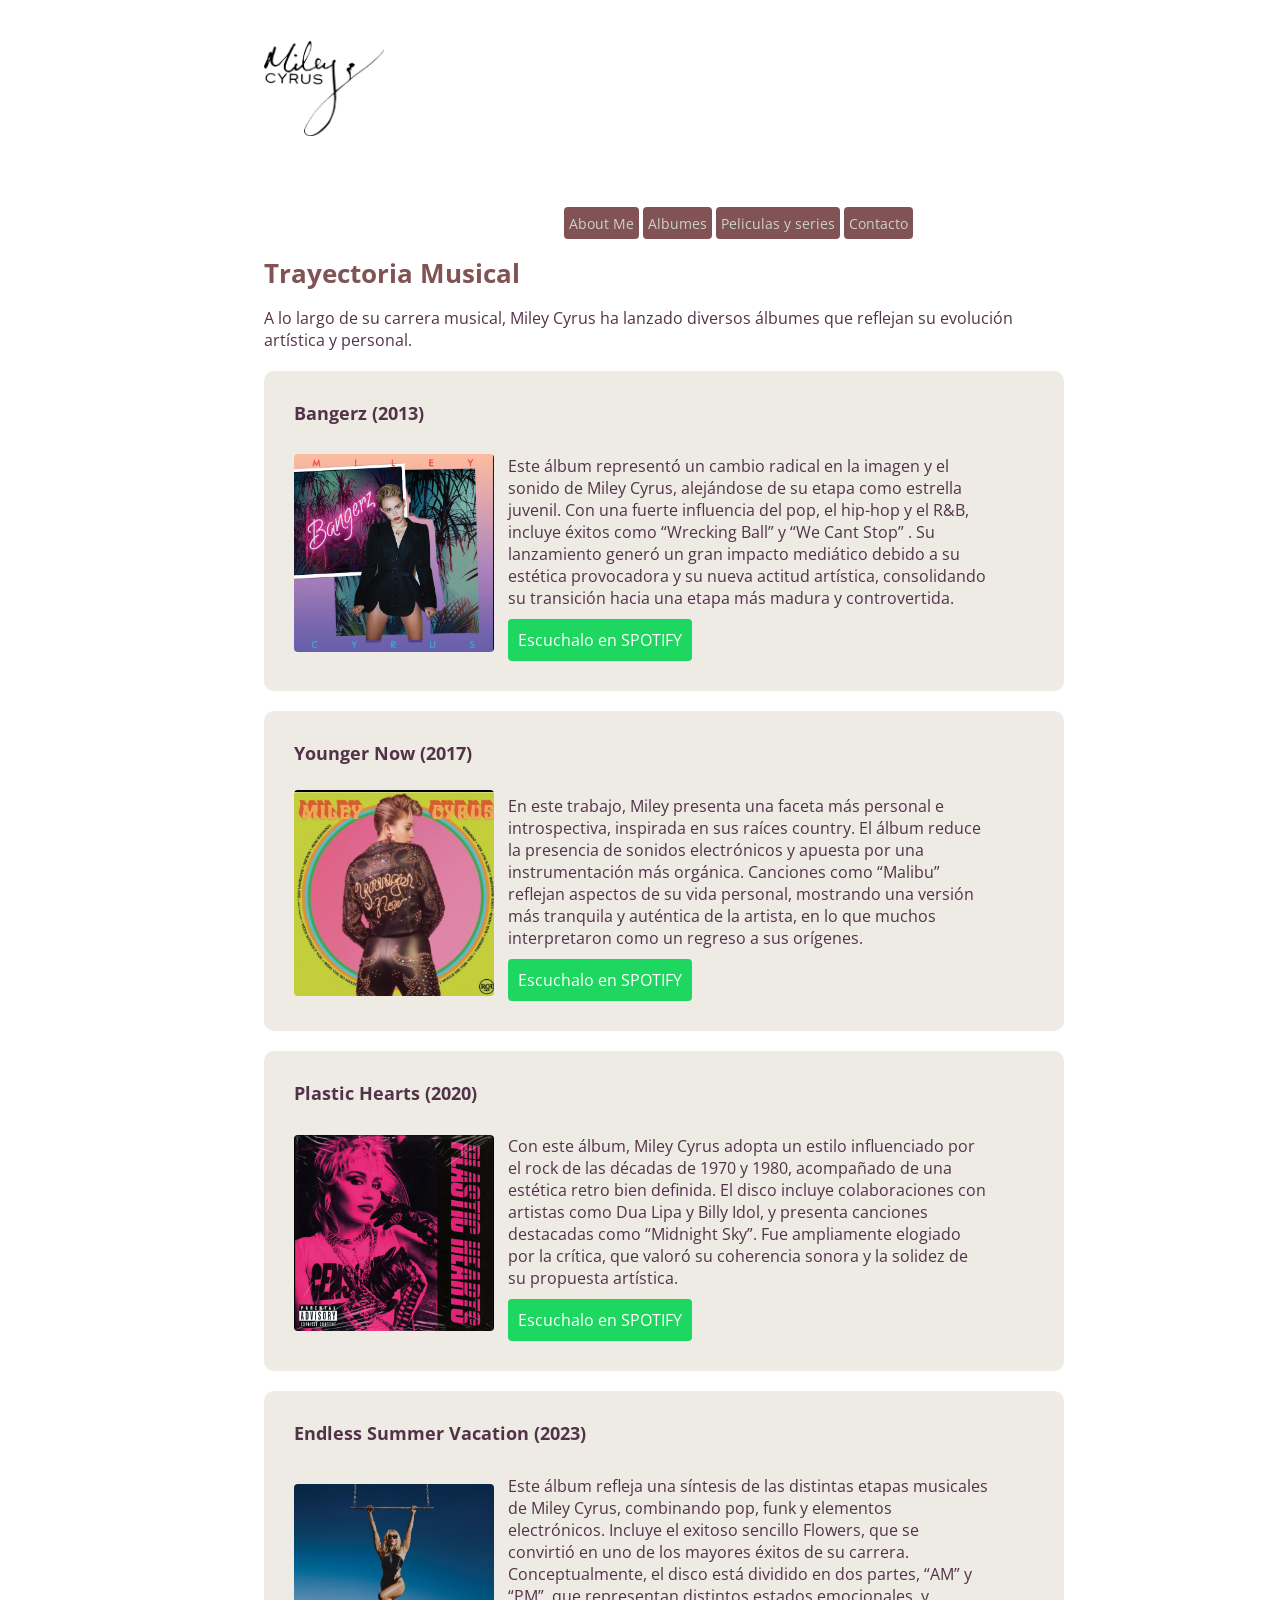
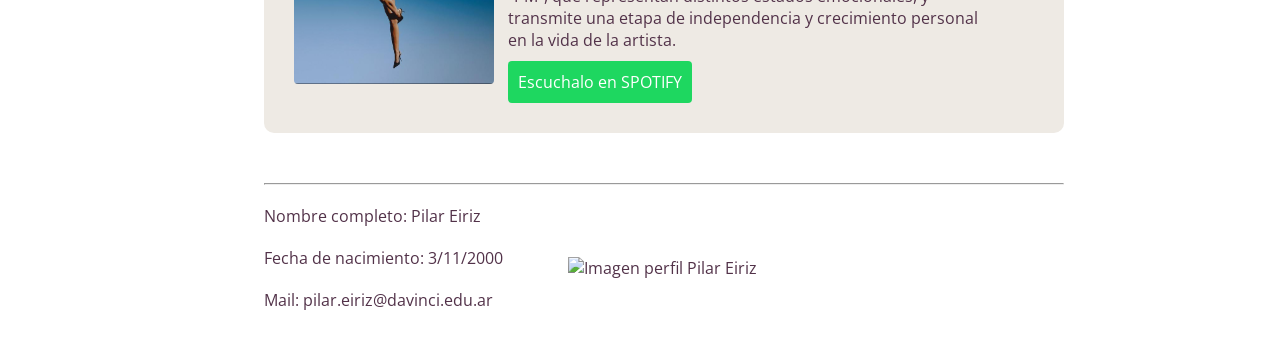
==== commit 36ab2d93: "Mejorando CSS" ====
--- a/albumes.html
+++ b/albumes.html
@@ -7,6 +7,7 @@
     <link rel="preconnect" href="https://fonts.gstatic.com" crossorigin>
     <link href="https://fonts.googleapis.com/css2?family=Open+Sans:ital,wght@0,300..800;1,300..800&display=swap"
         rel="stylesheet">
+       
     <link rel="stylesheet" href="style.css">
     <title>Document</title>
 </head>
@@ -43,7 +44,7 @@
                 <dd>
                     <img title="Imagen album Bangerz" src="./Imagenes/albumes.4.png"
                         alt="Imagen de album de Miley Cyrus Bangerz">
-                    <div>
+                    <div class="albumes">
                         <p> Este álbum representó un cambio radical en la imagen y el sonido de Miley Cyrus, alejándose
                             de su etapa como estrella juvenil. Con una fuerte influencia del pop, el hip-hop y el R&B,
                             incluye éxitos como <span lang="en">“Wrecking Ball”</span> y <span lang="en">“We Cant
@@ -62,7 +63,7 @@
                 <dd>
                     <img title="Imagen Album Younger Now" src="./Imagenes/albumes.1.png"
                         alt="Imagen de album de Miley Cyrus Younger Now">
-                    <div>
+                    <div class="albumes">
                         <p> En este trabajo, Miley presenta una faceta más personal e introspectiva, inspirada en sus
                             raíces country. El álbum reduce la presencia de sonidos electrónicos y apuesta por una
                             instrumentación más orgánica. Canciones como “Malibu” reflejan aspectos de su vida personal,
@@ -80,7 +81,7 @@
                 <dd>
                     <img title="Imagen Album Plastic Hearts" src="./Imagenes/albumes.2.png"
                         alt="Imagen de album de Miley Cyrus Plastic Hearts">
-                    <div>
+                    <div class="albumes">
                         <p> Con este álbum, Miley Cyrus adopta un estilo influenciado por el rock de las décadas de 1970
                             y 1980, acompañado de una estética retro bien definida. El disco incluye colaboraciones con
                             artistas como Dua Lipa y Billy Idol, y presenta canciones destacadas como <span
@@ -98,7 +99,7 @@
                 <dd>
                     <img title="Imagen album Endless Summer Vacation" src="./Imagenes/albumes.3.png"
                         alt="Imagen de album de Miley Cyrus Endless Summer Vacation">
-                    <div>
+                    <div class="albumes">
                         <p>Este álbum refleja una síntesis de las distintas etapas musicales de Miley Cyrus, combinando
                             pop, funk y elementos electrónicos. Incluye el exitoso sencillo Flowers, que se convirtió en
                             uno de los mayores éxitos de su carrera. Conceptualmente, el disco está dividido en dos
@@ -114,11 +115,16 @@
         </section>
         <footer>
             <hr>
-            <p>Nombre completo: Pilar Eiriz</p>
-            <img src="" alt="Imagen perfil Pilar Eiriz">
-            <p>Fecha de nacimiento: 3/11/2000</p>
-            <p>Mail: pilar.eiriz@davinci.edu.ar</p>
-
+   <section class="section_footer">
+    <div class="datos_footer">
+         <p>Nombre completo: Pilar Eiriz</p>
+         <p>Fecha de nacimiento: 3/11/2000</p>
+        <p>Mail: pilar.eiriz@davinci.edu.ar</p>
+    </div>
+    <div class="imagen_footer">
+        <img src="" alt="Imagen perfil Pilar Eiriz">
+    </div>
+</section>
         </footer>
 
 
--- a/style.css
+++ b/style.css
@@ -154,7 +154,7 @@
  padding: 10px;
 }
 
-div a {
+.albumes a {
     background-color: #1ed760;
     padding: 10px;
    color: #ffffff;
@@ -163,7 +163,7 @@
 }
 
 
-div a:hover {
+.albumes a:hover {
     background-color: #159D45;
 }
 
@@ -173,7 +173,7 @@
 
 
 
-
+/*Proyectos*/
 
 
 .imagen_proyectos {
@@ -186,14 +186,69 @@
 .detalle_proyectos {
     display: inline-block;
     vertical-align: middle;
-    margin-left: 20px
+    margin-left: 20px;
+    width: 400px;
+    margin-bottom: 20px;
 }
 
 .figure_hannah {
-    width: 10000px;
+    width: 800px;
+    height: 350px;
+    background-color: #EEEAE4 ;
+    border-radius: 10px;
+    padding: 10px 10px;
+    margin-top: 16px;
 
 }
 
 .titulo_proyecto {
-    margin: 20px 0px;
+    margin: 20px 20px;
+    text-align: left;
+}
+
+
+.link_plataforma {
+background-color: red;
+padding: 10px;
+margin-left: 200px;
+margin-top: 300px;
+border-radius: 4px;
+color: #000000;
+
+
+
+}
+
+.link_plataforma:hover {
+    background-color: #5B1515;
+    color: #ffffff;
+
+}
+
+
+
+
+
+/*contacto*/
+
+.contacto a {
+    background-color: none;
+}
+
+.section_footer {
+   margin-top: 20px;
+}
+
+
+.datos_footer {
+    display: inline-block;
+    vertical-align:middle;
+     width: 300px;
+}
+
+.imagen_footer{
+ display: inline-block;
+ vertical-align: middle;
+ width: 300px;
+
 }
